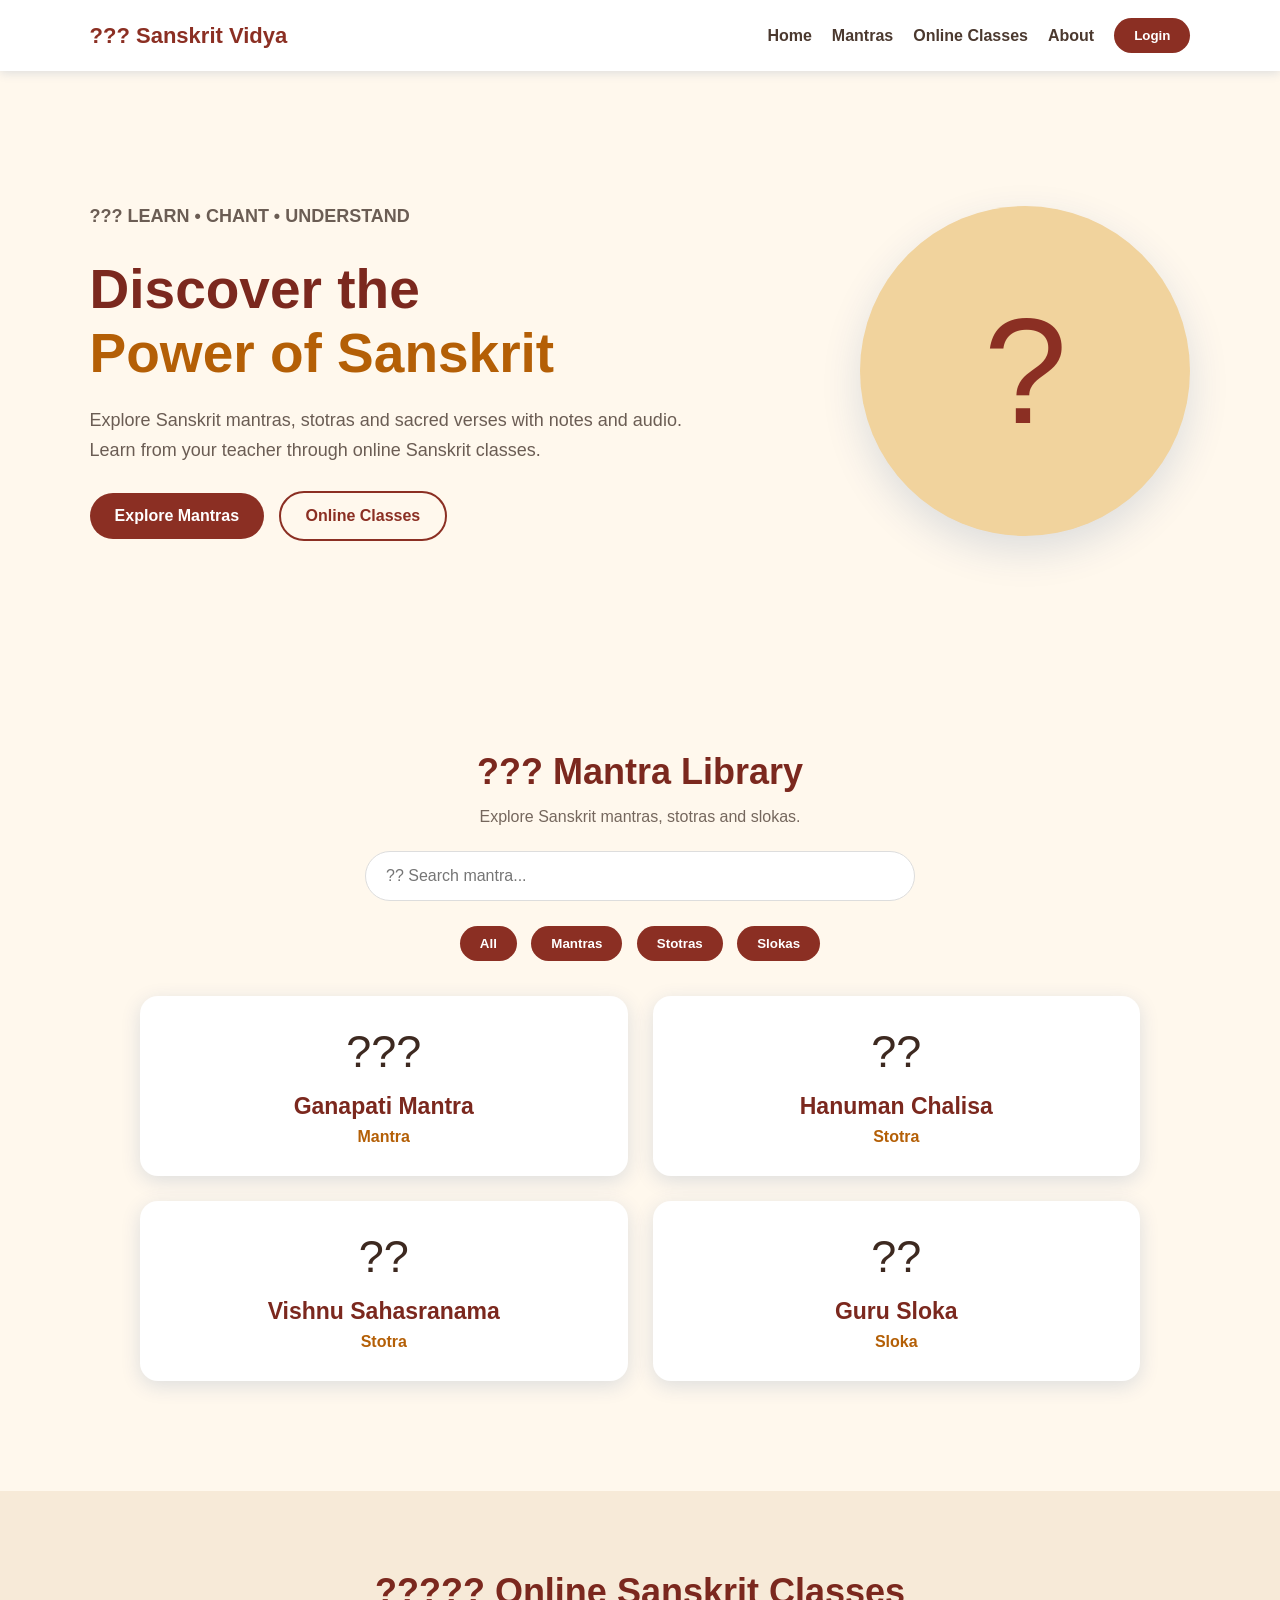
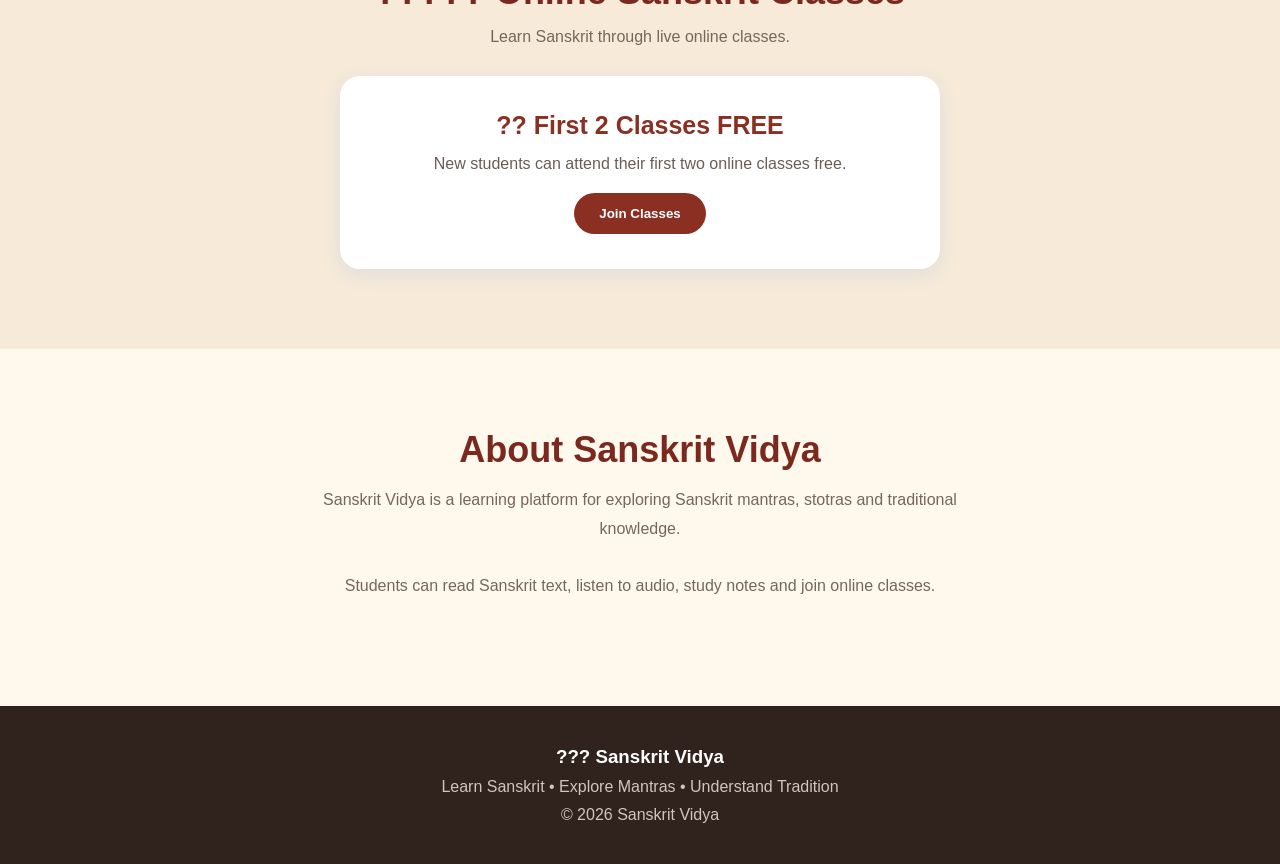
==== index.html @ 9028b5f0 "Rename 1.html to index.html" ====
<!DOCTYPE html>
<html lang="en">

<head>

    <meta charset="UTF-8">

    <meta name="viewport"
          content="width=device-width, initial-scale=1.0">

    <title>Sanskrit Vidya</title>

    <link rel="stylesheet" href="2.css">

</head>


<body>


<!-- HEADER -->

<header>

    <div class="logo">
        ??? Sanskrit Vidya
    </div>


    <nav>

        <a href="#home">Home</a>

        <a href="#mantras">Mantras</a>

        <a href="#classes">Online Classes</a>

        <a href="#about">About</a>

        <button onclick="openLogin()">
            Login
        </button>

    </nav>

</header>



<!-- HOME -->

<section id="home" class="home">


    <div class="home-text">

        <p class="small-title">
            ??? LEARN • CHANT • UNDERSTAND
        </p>


        <h1>

            Discover the

            <span>
                Power of Sanskrit
            </span>

        </h1>


        <p>

            Explore Sanskrit mantras, stotras
            and sacred verses with notes and audio.

            Learn from your teacher through
            online Sanskrit classes.

        </p>


        <a href="#mantras"
           class="main-button">

            Explore Mantras

        </a>


        <a href="#classes"
           class="second-button">

            Online Classes

        </a>

    </div>



    <div class="om">

        ?

    </div>


</section>



<!-- MANTRA LIBRARY -->

<section id="mantras"
         class="section">


    <h2>
        ??? Mantra Library
    </h2>


    <p>
        Explore Sanskrit mantras,
        stotras and slokas.
    </p>



    <!-- SEARCH -->

    <input

        type="text"

        id="search"

        placeholder="?? Search mantra..."

    >



    <!-- CATEGORY -->

    <div class="categories">


        <button
            onclick="filterMantras('all')">

            All

        </button>


        <button
            onclick="filterMantras('mantra')">

            Mantras

        </button>


        <button
            onclick="filterMantras('stotra')">

            Stotras

        </button>


        <button
            onclick="filterMantras('sloka')">

            Slokas

        </button>


    </div>



    <!-- CARDS -->

    <div class="mantra-container">


        <div

            class="mantra-card"

            data-category="mantra"

            onclick="showMantra('ganapati')"

        >

            <div class="icon">
                ???
            </div>


            <h3>
                Ganapati Mantra
            </h3>


            <p>
                Mantra
            </p>

        </div>



        <div

            class="mantra-card"

            data-category="stotra"

            onclick="showMantra('hanuman')"

        >

            <div class="icon">
                ??
            </div>


            <h3>
                Hanuman Chalisa
            </h3>


            <p>
                Stotra
            </p>

        </div>



        <div

            class="mantra-card"

            data-category="stotra"

            onclick="showMantra('vishnu')"

        >

            <div class="icon">
                ??
            </div>


            <h3>
                Vishnu Sahasranama
            </h3>


            <p>
                Stotra
            </p>

        </div>



        <div

            class="mantra-card"

            data-category="sloka"

            onclick="showMantra('guru')"

        >

            <div class="icon">
                ??
            </div>


            <h3>
                Guru Sloka
            </h3>


            <p>
                Sloka
            </p>

        </div>


    </div>



    <!-- MANTRA DETAILS -->

    <div id="mantra-details"
         class="details">


        <button
            onclick="closeMantra()">

            ? Close

        </button>


        <div id="mantra-content"></div>


    </div>


</section>



<!-- ONLINE CLASSES -->

<section id="classes"
         class="classes">


    <h2>

        ????? Online Sanskrit Classes

    </h2>


    <p>

        Learn Sanskrit through live
        online classes.

    </p>



    <div class="free-box">


        <h3>

            ?? First 2 Classes FREE

        </h3>


        <p>

            New students can attend
            their first two online
            classes free.

        </p>


        <button
            onclick="openLogin()">

            Join Classes

        </button>


    </div>


</section>



<!-- ABOUT -->

<section id="about"
         class="section">


    <h2>

        About Sanskrit Vidya

    </h2>


    <p class="about-text">

        Sanskrit Vidya is a learning
        platform for exploring Sanskrit
        mantras, stotras and traditional
        knowledge.

        <br><br>

        Students can read Sanskrit text,
        listen to audio, study notes and
        join online classes.

    </p>


</section>



<!-- LOGIN WINDOW -->

<div id="login-box"
     class="login-box">


    <div class="login-content">


        <button
            class="close-login"
            onclick="closeLogin()">

            ?

        </button>


        <h2>
            ?? Login
        </h2>


        <p>
            Login to Sanskrit Vidya
        </p>


        <input

            type="email"

            id="email"

            placeholder="Enter Gmail"

        >


        <input

            type="password"

            id="password"

            placeholder="Enter Password"

        >


        <button
            onclick="login()">

            Login

        </button>


        <p id="login-message"></p>


    </div>


</div>



<!-- FOOTER -->

<footer>


    <h3>
        ??? Sanskrit Vidya
    </h3>


    <p>

        Learn Sanskrit •
        Explore Mantras •
        Understand Tradition

    </p>


    <p>

        © 2026 Sanskrit Vidya

    </p>


</footer>



<script src="3.js"></script>


</body>

</html>
---- 2.css ----
* {
    box-sizing: border-box;
    margin: 0;
    padding: 0;
}

html {
    scroll-behavior: smooth;
}

body {
    font-family: Arial, sans-serif;
    background: #fff8ed;
    color: #3d2920;
}


/* HEADER */

header {
    background: white;
    padding: 18px 7%;
    display: flex;
    justify-content: space-between;
    align-items: center;
    box-shadow: 0 2px 10px #ddd;
    position: sticky;
    top: 0;
    z-index: 100;
}

.logo {
    font-size: 22px;
    font-weight: bold;
    color: #8b2f23;
}

nav {
    display: flex;
    align-items: center;
    gap: 20px;
}

nav a {
    text-decoration: none;
    color: #4b392f;
    font-weight: bold;
}

nav a:hover {
    color: #b45f06;
}

nav button {
    border: none;
    background: #8b2f23;
    color: white;
    padding: 10px 20px;
    border-radius: 20px;
    cursor: pointer;
    font-weight: bold;
}


/* HOME */

.home {
    min-height: 600px;
    padding: 80px 7%;
    display: flex;
    justify-content: space-between;
    align-items: center;
    gap: 40px;
}

.home-text {
    max-width: 600px;
}

.small-title {
    color: #b45f06;
    font-weight: bold;
    margin-bottom: 15px;
}

.home h1 {
    font-size: 55px;
    color: #7b281e;
    margin-bottom: 20px;
}

.home h1 span {
    display: block;
    color: #b45f06;
}

.home-text > p {
    font-size: 18px;
    line-height: 1.7;
    color: #6b5d54;
    margin-bottom: 25px;
}


/* OM */

.om {
    width: 330px;
    height: 330px;
    border-radius: 50%;
    background: #f1d39d;

    display: flex;
    justify-content: center;
    align-items: center;

    font-size: 150px;
    color: #8b2f23;

    box-shadow: 0 15px 40px #ddd;
}


/* BUTTONS */

.main-button,
.second-button {
    display: inline-block;
    padding: 14px 25px;
    border-radius: 30px;
    text-decoration: none;
    font-weight: bold;
    margin-right: 10px;
}

.main-button {
    background: #8b2f23;
    color: white;
}

.second-button {
    border: 2px solid #8b2f23;
    color: #8b2f23;
}


/* SECTIONS */

.section {
    padding: 80px 7%;
    text-align: center;
}

.section h2,
.classes h2 {
    font-size: 36px;
    color: #7b281e;
    margin-bottom: 15px;
}

.section > p {
    color: #75675d;
    margin-bottom: 25px;
}


/* SEARCH */

#search {
    width: 90%;
    max-width: 550px;
    padding: 15px 20px;
    border: 1px solid #ddd;
    border-radius: 30px;
    font-size: 16px;
    outline: none;
}


/* CATEGORY */

.categories {
    margin: 20px;
}

.categories button {
    border: none;
    background: #8b2f23;
    color: white;
    padding: 10px 20px;
    margin: 5px;
    border-radius: 20px;
    cursor: pointer;
    font-weight: bold;
}


/* MANTRA CARDS */

.mantra-container {
    max-width: 1000px;
    margin: 30px auto;

    display: grid;
    grid-template-columns: repeat(2, 1fr);

    gap: 25px;
}

.mantra-card {
    background: white;
    padding: 30px;
    border-radius: 18px;

    box-shadow: 0 5px 20px #ddd;

    cursor: pointer;
    transition: 0.3s;
}

.mantra-card:hover {
    transform: translateY(-5px);
}

.icon {
    font-size: 45px;
    margin-bottom: 15px;
}

.mantra-card h3 {
    color: #7b281e;
    font-size: 23px;
    margin-bottom: 8px;
}

.mantra-card p {
    color: #b45f06;
    font-weight: bold;
}


/* MANTRA DETAILS */

.details {
    display: none;

    max-width: 850px;
    margin: 40px auto;

    background: white;
    padding: 40px;

    border-radius: 20px;

    box-shadow: 0 5px 25px #ddd;

    text-align: left;
}

.details > button {
    float: right;

    border: none;

    background: #8b2f23;
    color: white;

    padding: 8px 15px;

    border-radius: 20px;

    cursor: pointer;
}

.details h1 {
    text-align: center;
    color: #7b281e;
    margin-bottom: 30px;
}

.details h2 {
    color: #7b281e;
    margin-top: 25px;
    margin-bottom: 15px;
}

.sanskrit {
    background: #fff3d9;

    padding: 25px;

    border-radius: 15px;

    text-align: center;

    font-size: 28px;

    line-height: 2;
}

.details p {
    line-height: 1.8;
    color: #66574e;
}


/* ONLINE CLASSES */

.classes {
    padding: 80px 7%;
    text-align: center;
    background: #f7ead8;
}

.classes > p {
    color: #75675d;
    margin-bottom: 30px;
}

.free-box {
    max-width: 600px;

    margin: auto;

    background: white;

    padding: 35px;

    border-radius: 20px;

    box-shadow: 0 5px 20px #ddd;
}

.free-box h3 {
    color: #8b2f23;

    font-size: 25px;

    margin-bottom: 15px;
}

.free-box p {
    color: #6b5d54;

    margin-bottom: 20px;
}

.free-box button {
    background: #8b2f23;

    color: white;

    border: none;

    padding: 13px 25px;

    border-radius: 25px;

    cursor: pointer;

    font-weight: bold;
}


/* LOGIN */

.login-box {
    display: none;

    position: fixed;

    top: 0;
    left: 0;

    width: 100%;
    height: 100%;

    background: rgba(0, 0, 0, 0.5);

    justify-content: center;
    align-items: center;

    z-index: 1000;
}

.login-content {
    width: 90%;
    max-width: 400px;

    background: white;

    padding: 35px;

    border-radius: 20px;

    text-align: center;

    position: relative;
}

.login-content h2 {
    color: #7b281e;
    margin-bottom: 10px;
}

.login-content > p {
    color: #777;
    margin-bottom: 20px;
}

.login-content input {
    width: 100%;

    padding: 13px;

    margin: 8px 0;

    border: 1px solid #ddd;

    border-radius: 10px;

    font-size: 16px;
}

.login-content button {
    width: 100%;

    padding: 13px;

    margin-top: 10px;

    border: none;

    border-radius: 10px;

    background: #8b2f23;

    color: white;

    font-size: 16px;

    font-weight: bold;

    cursor: pointer;
}

.close-login {
    position: absolute;

    top: 10px;
    right: 15px;

    width: auto !important;

    background: transparent !important;

    color: #555 !important;

    font-size: 20px;
}

#login-message {
    margin-top: 15px;
    font-weight: bold;
}


/* ABOUT */

.about-text {
    max-width: 700px;

    margin: auto;

    line-height: 1.8;

    color: #6b5d54;
}


/* FOOTER */

footer {
    background: #30221c;

    color: white;

    text-align: center;

    padding: 40px 20px;
}

footer p {
    margin-top: 10px;

    color: #d2c5bc;
}


/* MOBILE */

@media (max-width: 700px) {

    header {
        flex-direction: column;
        gap: 15px;
    }

    nav {
        flex-wrap: wrap;
        justify-content: center;
    }

    .home {
        flex-direction: column;
        text-align: center;
        padding: 60px 5%;
    }

    .home h1 {
        font-size: 38px;
    }

    .om {
        width: 250px;
        height: 250px;
        font-size: 110px;
    }

    .mantra-container {
        grid-template-columns: 1fr;
    }

}
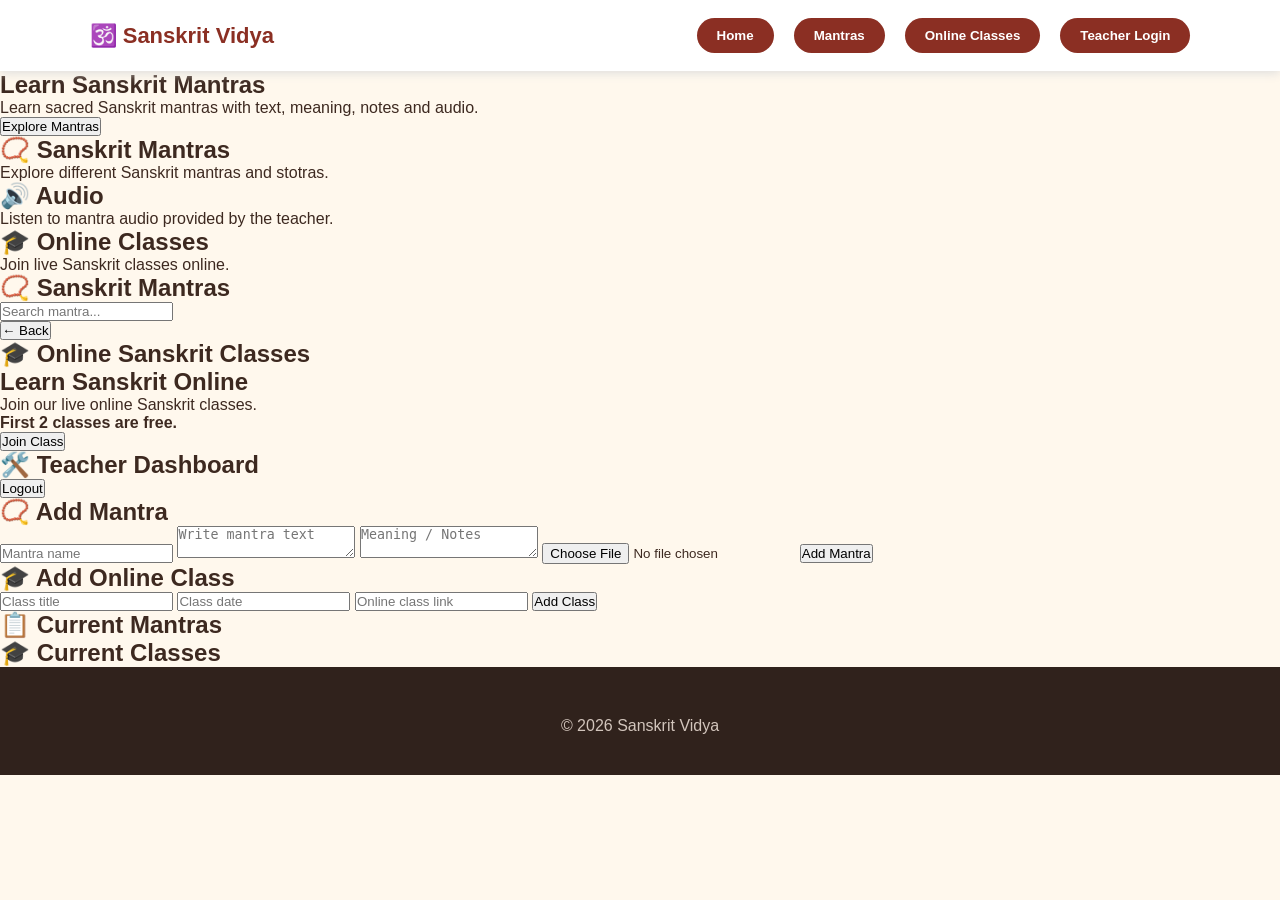
==== commit 494d3206: "Refactor index.html structure and content" ====
--- a/index.html
+++ b/index.html
@@ -1,523 +1,311 @@
 <!DOCTYPE html>
 <html lang="en">
-
 <head>
-
     <meta charset="UTF-8">
-
-    <meta name="viewport"
-          content="width=device-width, initial-scale=1.0">
+    <meta name="viewport" content="width=device-width, initial-scale=1.0">
 
     <title>Sanskrit Vidya</title>
 
     <link rel="stylesheet" href="2.css">
-
 </head>
 
-
 <body>
 
-
-<!-- HEADER -->
+<!-- ================= HEADER ================= -->
 
 <header>
-
-    <div class="logo">
-        ??? Sanskrit Vidya
-    </div>
-
+    <div class="logo">🕉️ Sanskrit Vidya</div>
 
     <nav>
-
-        <a href="#home">Home</a>
-
-        <a href="#mantras">Mantras</a>
-
-        <a href="#classes">Online Classes</a>
-
-        <a href="#about">About</a>
-
-        <button onclick="openLogin()">
+        <button onclick="showPage('home')">Home</button>
+        <button onclick="showPage('mantras')">Mantras</button>
+        <button onclick="showPage('classes')">Online Classes</button>
+        <button onclick="showPage('login')">Teacher Login</button>
+    </nav>
+</header>
+
+
+<!-- ================= HOME ================= -->
+
+<section id="home" class="page">
+
+    <div class="hero">
+
+        <h1>Learn Sanskrit Mantras</h1>
+
+        <p>
+            Learn sacred Sanskrit mantras with text, meaning,
+            notes and audio.
+        </p>
+
+        <button class="main-btn" onclick="showPage('mantras')">
+            Explore Mantras
+        </button>
+
+    </div>
+
+
+    <div class="cards">
+
+        <div class="card">
+            <h2>📿 Sanskrit Mantras</h2>
+            <p>
+                Explore different Sanskrit mantras and stotras.
+            </p>
+        </div>
+
+        <div class="card">
+            <h2>🔊 Audio</h2>
+            <p>
+                Listen to mantra audio provided by the teacher.
+            </p>
+        </div>
+
+        <div class="card">
+            <h2>🎓 Online Classes</h2>
+            <p>
+                Join live Sanskrit classes online.
+            </p>
+        </div>
+
+    </div>
+
+</section>
+
+
+<!-- ================= MANTRAS ================= -->
+
+<section id="mantras" class="page hidden">
+
+    <h1>📿 Sanskrit Mantras</h1>
+
+    <input
+        type="text"
+        id="searchMantra"
+        placeholder="Search mantra..."
+        onkeyup="searchMantras()"
+    >
+
+    <div id="mantraList"></div>
+
+</section>
+
+
+<!-- ================= MANTRA DETAILS ================= -->
+
+<section id="mantraDetails" class="page hidden">
+
+    <button onclick="showPage('mantras')">
+        ← Back
+    </button>
+
+    <div id="detailsContent"></div>
+
+</section>
+
+
+<!-- ================= ONLINE CLASSES ================= -->
+
+<section id="classes" class="page hidden">
+
+    <h1>🎓 Online Sanskrit Classes</h1>
+
+    <div class="class-box">
+
+        <h2>Learn Sanskrit Online</h2>
+
+        <p>
+            Join our live online Sanskrit classes.
+        </p>
+
+        <p>
+            <b>First 2 classes are free.</b>
+        </p>
+
+        <button class="main-btn" onclick="showPage('loginStudent')">
+            Join Class
+        </button>
+
+    </div>
+
+</section>
+
+
+<!-- ================= STUDENT LOGIN ================= -->
+
+<section id="loginStudent" class="page hidden">
+
+    <div class="login-box">
+
+        <h1>Student Login</h1>
+
+        <input
+            type="email"
+            id="studentEmail"
+            placeholder="Enter Gmail"
+        >
+
+        <input
+            type="password"
+            id="studentPassword"
+            placeholder="Password"
+        >
+
+        <button class="main-btn" onclick="studentLogin()">
             Login
         </button>
 
-    </nav>
-
-</header>
-
-
-
-<!-- HOME -->
-
-<section id="home" class="home">
-
-
-    <div class="home-text">
-
-        <p class="small-title">
-            ??? LEARN • CHANT • UNDERSTAND
-        </p>
-
-
-        <h1>
-
-            Discover the
-
-            <span>
-                Power of Sanskrit
-            </span>
-
-        </h1>
-
-
-        <p>
-
-            Explore Sanskrit mantras, stotras
-            and sacred verses with notes and audio.
-
-            Learn from your teacher through
-            online Sanskrit classes.
-
-        </p>
-
-
-        <a href="#mantras"
-           class="main-button">
-
-            Explore Mantras
-
-        </a>
-
-
-        <a href="#classes"
-           class="second-button">
-
-            Online Classes
-
-        </a>
-
-    </div>
-
-
-
-    <div class="om">
-
-        ?
-
-    </div>
-
-
-</section>
-
-
-
-<!-- MANTRA LIBRARY -->
-
-<section id="mantras"
-         class="section">
-
-
-    <h2>
-        ??? Mantra Library
-    </h2>
-
-
-    <p>
-        Explore Sanskrit mantras,
-        stotras and slokas.
-    </p>
-
-
-
-    <!-- SEARCH -->
-
-    <input
-
-        type="text"
-
-        id="search"
-
-        placeholder="?? Search mantra..."
-
-    >
-
-
-
-    <!-- CATEGORY -->
-
-    <div class="categories">
-
-
-        <button
-            onclick="filterMantras('all')">
-
-            All
-
-        </button>
-
-
-        <button
-            onclick="filterMantras('mantra')">
-
-            Mantras
-
-        </button>
-
-
-        <button
-            onclick="filterMantras('stotra')">
-
-            Stotras
-
-        </button>
-
-
-        <button
-            onclick="filterMantras('sloka')">
-
-            Slokas
-
-        </button>
-
-
-    </div>
-
-
-
-    <!-- CARDS -->
-
-    <div class="mantra-container">
-
-
-        <div
-
-            class="mantra-card"
-
-            data-category="mantra"
-
-            onclick="showMantra('ganapati')"
-
-        >
-
-            <div class="icon">
-                ???
-            </div>
-
-
-            <h3>
-                Ganapati Mantra
-            </h3>
-
-
-            <p>
-                Mantra
-            </p>
-
-        </div>
-
-
-
-        <div
-
-            class="mantra-card"
-
-            data-category="stotra"
-
-            onclick="showMantra('hanuman')"
-
-        >
-
-            <div class="icon">
-                ??
-            </div>
-
-
-            <h3>
-                Hanuman Chalisa
-            </h3>
-
-
-            <p>
-                Stotra
-            </p>
-
-        </div>
-
-
-
-        <div
-
-            class="mantra-card"
-
-            data-category="stotra"
-
-            onclick="showMantra('vishnu')"
-
-        >
-
-            <div class="icon">
-                ??
-            </div>
-
-
-            <h3>
-                Vishnu Sahasranama
-            </h3>
-
-
-            <p>
-                Stotra
-            </p>
-
-        </div>
-
-
-
-        <div
-
-            class="mantra-card"
-
-            data-category="sloka"
-
-            onclick="showMantra('guru')"
-
-        >
-
-            <div class="icon">
-                ??
-            </div>
-
-
-            <h3>
-                Guru Sloka
-            </h3>
-
-
-            <p>
-                Sloka
-            </p>
-
-        </div>
-
-
-    </div>
-
-
-
-    <!-- MANTRA DETAILS -->
-
-    <div id="mantra-details"
-         class="details">
-
-
-        <button
-            onclick="closeMantra()">
-
-            ? Close
-
-        </button>
-
-
-        <div id="mantra-content"></div>
-
-
-    </div>
-
-
-</section>
-
-
-
-<!-- ONLINE CLASSES -->
-
-<section id="classes"
-         class="classes">
-
-
-    <h2>
-
-        ????? Online Sanskrit Classes
-
-    </h2>
-
-
-    <p>
-
-        Learn Sanskrit through live
-        online classes.
-
-    </p>
-
-
-
-    <div class="free-box">
-
-
-        <h3>
-
-            ?? First 2 Classes FREE
-
-        </h3>
-
-
-        <p>
-
-            New students can attend
-            their first two online
-            classes free.
-
-        </p>
-
-
-        <button
-            onclick="openLogin()">
-
-            Join Classes
-
-        </button>
-
-
-    </div>
-
-
-</section>
-
-
-
-<!-- ABOUT -->
-
-<section id="about"
-         class="section">
-
-
-    <h2>
-
-        About Sanskrit Vidya
-
-    </h2>
-
-
-    <p class="about-text">
-
-        Sanskrit Vidya is a learning
-        platform for exploring Sanskrit
-        mantras, stotras and traditional
-        knowledge.
-
-        <br><br>
-
-        Students can read Sanskrit text,
-        listen to audio, study notes and
-        join online classes.
-
-    </p>
-
-
-</section>
-
-
-
-<!-- LOGIN WINDOW -->
-
-<div id="login-box"
-     class="login-box">
-
-
-    <div class="login-content">
-
-
-        <button
-            class="close-login"
-            onclick="closeLogin()">
-
-            ?
-
-        </button>
-
-
-        <h2>
-            ?? Login
-        </h2>
-
-
-        <p>
-            Login to Sanskrit Vidya
-        </p>
-
-
-        <input
-
+        <p id="studentMessage"></p>
+
+    </div>
+
+</section>
+
+
+<!-- ================= TEACHER LOGIN ================= -->
+
+<section id="login" class="page hidden">
+
+    <div class="login-box">
+
+        <h1>👨‍🏫 Teacher Login</h1>
+
+        <input
             type="email"
-
-            id="email"
-
-            placeholder="Enter Gmail"
-
-        >
-
-
-        <input
-
+            id="adminEmail"
+            placeholder="Teacher Gmail"
+        >
+
+        <input
             type="password"
-
-            id="password"
-
-            placeholder="Enter Password"
-
-        >
-
-
-        <button
-            onclick="login()">
-
+            id="adminPassword"
+            placeholder="Password"
+        >
+
+        <button class="main-btn" onclick="adminLogin()">
             Login
-
-        </button>
-
-
-        <p id="login-message"></p>
-
-
-    </div>
-
-
-</div>
-
-
-
-<!-- FOOTER -->
+        </button>
+
+        <p id="loginMessage"></p>
+
+    </div>
+
+</section>
+
+
+<!-- ================= ADMIN DASHBOARD ================= -->
+
+<section id="admin" class="page hidden">
+
+    <div class="admin-header">
+
+        <h1>🛠️ Teacher Dashboard</h1>
+
+        <button onclick="logout()">
+            Logout
+        </button>
+
+    </div>
+
+
+    <!-- ADD MANTRA -->
+
+    <div class="admin-box">
+
+        <h2>📿 Add Mantra</h2>
+
+        <input
+            type="text"
+            id="newMantraName"
+            placeholder="Mantra name"
+        >
+
+        <textarea
+            id="newMantraText"
+            placeholder="Write mantra text"
+        ></textarea>
+
+        <textarea
+            id="newMantraMeaning"
+            placeholder="Meaning / Notes"
+        ></textarea>
+
+        <input
+            type="file"
+            id="mantraAudio"
+            accept="audio/*"
+        >
+
+        <button class="main-btn" onclick="addMantra()">
+            Add Mantra
+        </button>
+
+    </div>
+
+
+    <!-- ADD CLASS -->
+
+    <div class="admin-box">
+
+        <h2>🎓 Add Online Class</h2>
+
+        <input
+            type="text"
+            id="classTitle"
+            placeholder="Class title"
+        >
+
+        <input
+            type="text"
+            id="classDate"
+            placeholder="Class date"
+        >
+
+        <input
+            type="text"
+            id="classLink"
+            placeholder="Online class link"
+        >
+
+        <button class="main-btn" onclick="addClass()">
+            Add Class
+        </button>
+
+    </div>
+
+
+    <!-- EXISTING MANTRAS -->
+
+    <div class="admin-box">
+
+        <h2>📋 Current Mantras</h2>
+
+        <div id="adminMantraList"></div>
+
+    </div>
+
+
+    <!-- EXISTING CLASSES -->
+
+    <div class="admin-box">
+
+        <h2>🎓 Current Classes</h2>
+
+        <div id="adminClassList"></div>
+
+    </div>
+
+</section>
+
 
 <footer>
 
-
-    <h3>
-        ??? Sanskrit Vidya
-    </h3>
-
-
-    <p>
-
-        Learn Sanskrit •
-        Explore Mantras •
-        Understand Tradition
-
-    </p>
-
-
-    <p>
-
-        © 2026 Sanskrit Vidya
-
-    </p>
-
+    <p>© 2026 Sanskrit Vidya</p>
 
 </footer>
 
 
-
 <script src="3.js"></script>
 
-
 </body>
-
 </html>
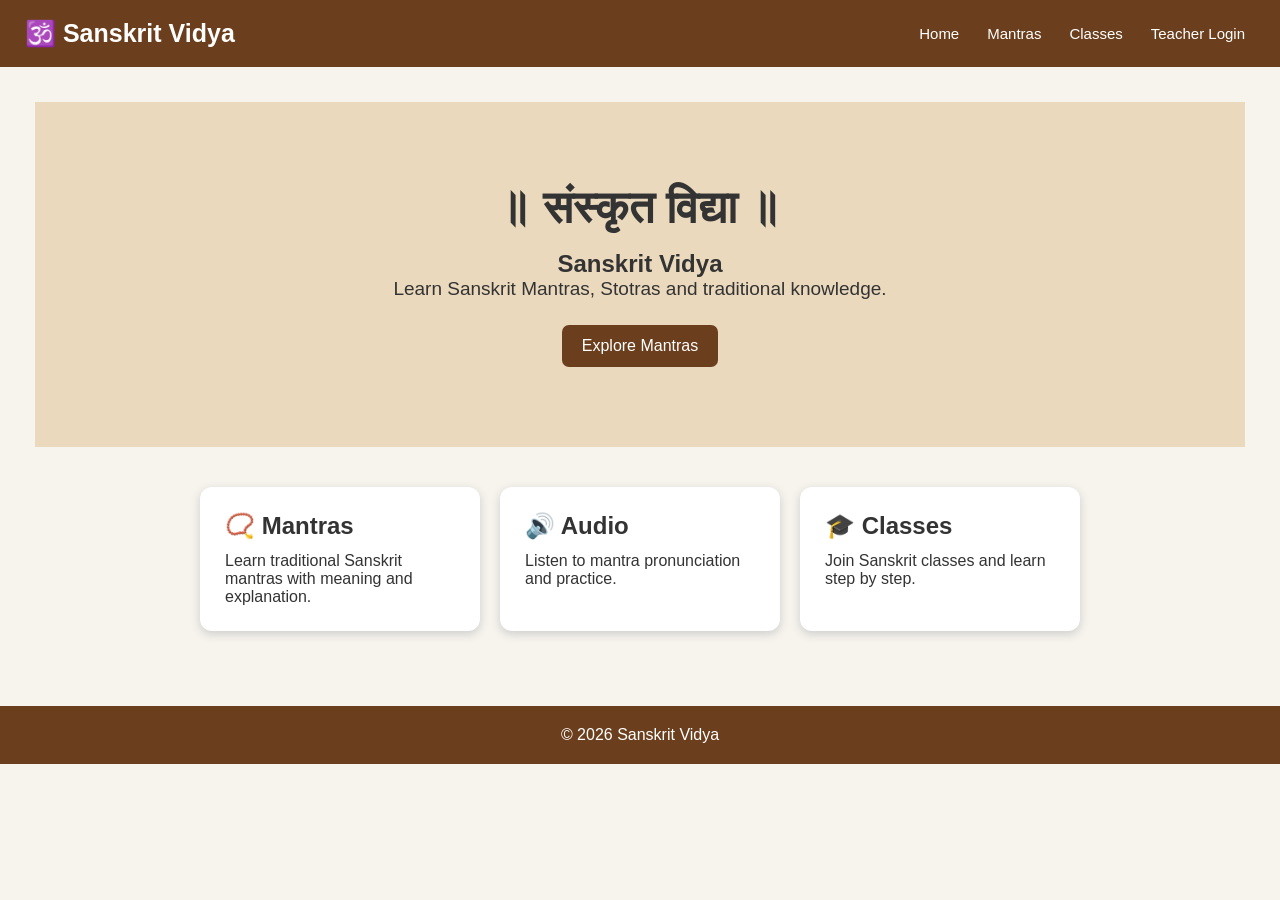
==== commit 525c8b99: "Update index.html" ====
--- a/index.html
+++ b/index.html
@@ -1,5 +1,6 @@
 <!DOCTYPE html>
 <html lang="en">
+
 <head>
     <meta charset="UTF-8">
     <meta name="viewport" content="width=device-width, initial-scale=1.0">
@@ -11,31 +12,34 @@
 
 <body>
 
-<!-- ================= HEADER ================= -->
-
 <header>
-    <div class="logo">🕉️ Sanskrit Vidya</div>
+
+    <div class="logo">
+        🕉️ Sanskrit Vidya
+    </div>
 
     <nav>
         <button onclick="showPage('home')">Home</button>
         <button onclick="showPage('mantras')">Mantras</button>
-        <button onclick="showPage('classes')">Online Classes</button>
+        <button onclick="showPage('classes')">Classes</button>
         <button onclick="showPage('login')">Teacher Login</button>
     </nav>
+
 </header>
 
 
-<!-- ================= HOME ================= -->
+<!-- HOME -->
 
 <section id="home" class="page">
 
     <div class="hero">
 
-        <h1>Learn Sanskrit Mantras</h1>
+        <h1>॥ संस्कृत विद्या ॥</h1>
+
+        <h2>Sanskrit Vidya</h2>
 
         <p>
-            Learn sacred Sanskrit mantras with text, meaning,
-            notes and audio.
+            Learn Sanskrit Mantras, Stotras and traditional knowledge.
         </p>
 
         <button class="main-btn" onclick="showPage('mantras')">
@@ -48,24 +52,38 @@
     <div class="cards">
 
         <div class="card">
-            <h2>📿 Sanskrit Mantras</h2>
+
+            <h2>📿 Mantras</h2>
+
             <p>
-                Explore different Sanskrit mantras and stotras.
+                Learn traditional Sanskrit mantras
+                with meaning and explanation.
             </p>
+
         </div>
 
+
         <div class="card">
+
             <h2>🔊 Audio</h2>
+
             <p>
-                Listen to mantra audio provided by the teacher.
+                Listen to mantra pronunciation
+                and practice.
             </p>
+
         </div>
 
+
         <div class="card">
-            <h2>🎓 Online Classes</h2>
+
+            <h2>🎓 Classes</h2>
+
             <p>
-                Join live Sanskrit classes online.
+                Join Sanskrit classes and learn
+                step by step.
             </p>
+
         </div>
 
     </div>
@@ -73,15 +91,15 @@
 </section>
 
 
-<!-- ================= MANTRAS ================= -->
+<!-- MANTRAS -->
 
 <section id="mantras" class="page hidden">
 
     <h1>📿 Sanskrit Mantras</h1>
 
     <input
+        id="searchMantra"
         type="text"
-        id="searchMantra"
         placeholder="Search mantra..."
         onkeyup="searchMantras()"
     >
@@ -91,7 +109,7 @@
 </section>
 
 
-<!-- ================= MANTRA DETAILS ================= -->
+<!-- MANTRA DETAILS -->
 
 <section id="mantraDetails" class="page hidden">
 
@@ -104,65 +122,18 @@
 </section>
 
 
-<!-- ================= ONLINE CLASSES ================= -->
+<!-- CLASSES -->
 
 <section id="classes" class="page hidden">
 
     <h1>🎓 Online Sanskrit Classes</h1>
 
-    <div class="class-box">
-
-        <h2>Learn Sanskrit Online</h2>
-
-        <p>
-            Join our live online Sanskrit classes.
-        </p>
-
-        <p>
-            <b>First 2 classes are free.</b>
-        </p>
-
-        <button class="main-btn" onclick="showPage('loginStudent')">
-            Join Class
-        </button>
-
-    </div>
-
-</section>
-
-
-<!-- ================= STUDENT LOGIN ================= -->
-
-<section id="loginStudent" class="page hidden">
-
-    <div class="login-box">
-
-        <h1>Student Login</h1>
-
-        <input
-            type="email"
-            id="studentEmail"
-            placeholder="Enter Gmail"
-        >
-
-        <input
-            type="password"
-            id="studentPassword"
-            placeholder="Password"
-        >
-
-        <button class="main-btn" onclick="studentLogin()">
-            Login
-        </button>
-
-        <p id="studentMessage"></p>
-
-    </div>
-
-</section>
-
-
-<!-- ================= TEACHER LOGIN ================= -->
+    <div id="classList"></div>
+
+</section>
+
+
+<!-- TEACHER LOGIN -->
 
 <section id="login" class="page hidden">
 
@@ -182,8 +153,12 @@
             placeholder="Password"
         >
 
-        <button class="main-btn" onclick="adminLogin()">
+        <button
+            class="main-btn"
+            onclick="adminLogin()">
+
             Login
+
         </button>
 
         <p id="loginMessage"></p>
@@ -193,7 +168,7 @@
 </section>
 
 
-<!-- ================= ADMIN DASHBOARD ================= -->
+<!-- ADMIN DASHBOARD -->
 
 <section id="admin" class="page hidden">
 
@@ -212,32 +187,36 @@
 
     <div class="admin-box">
 
-        <h2>📿 Add Mantra</h2>
-
-        <input
-            type="text"
+        <h2>📿 Add New Mantra</h2>
+
+        <input
             id="newMantraName"
+            type="text"
             placeholder="Mantra name"
         >
 
         <textarea
             id="newMantraText"
-            placeholder="Write mantra text"
-        ></textarea>
+            placeholder="Write the Sanskrit mantra here">
+        </textarea>
 
         <textarea
             id="newMantraMeaning"
-            placeholder="Meaning / Notes"
-        ></textarea>
-
-        <input
-            type="file"
+            placeholder="Write meaning / notes here">
+        </textarea>
+
+        <input
             id="mantraAudio"
-            accept="audio/*"
-        >
-
-        <button class="main-btn" onclick="addMantra()">
+            type="text"
+            placeholder="Paste audio link here"
+        >
+
+        <button
+            class="main-btn"
+            onclick="addMantra()">
+
             Add Mantra
+
         </button>
 
     </div>
@@ -250,46 +229,50 @@
         <h2>🎓 Add Online Class</h2>
 
         <input
-            type="text"
             id="classTitle"
+            type="text"
             placeholder="Class title"
         >
 
         <input
-            type="text"
             id="classDate"
+            type="text"
             placeholder="Class date"
         >
 
         <input
-            type="text"
             id="classLink"
-            placeholder="Online class link"
-        >
-
-        <button class="main-btn" onclick="addClass()">
+            type="text"
+            placeholder="Class link"
+        >
+
+        <button
+            class="main-btn"
+            onclick="addClass()">
+
             Add Class
-        </button>
-
-    </div>
-
-
-    <!-- EXISTING MANTRAS -->
-
-    <div class="admin-box">
-
-        <h2>📋 Current Mantras</h2>
+
+        </button>
+
+    </div>
+
+
+    <!-- ADMIN MANTRAS -->
+
+    <div class="admin-box">
+
+        <h2>📋 Mantras</h2>
 
         <div id="adminMantraList"></div>
 
     </div>
 
 
-    <!-- EXISTING CLASSES -->
-
-    <div class="admin-box">
-
-        <h2>🎓 Current Classes</h2>
+    <!-- ADMIN CLASSES -->
+
+    <div class="admin-box">
+
+        <h2>🎓 Classes</h2>
 
         <div id="adminClassList"></div>
 
@@ -300,7 +283,9 @@
 
 <footer>
 
-    <p>© 2026 Sanskrit Vidya</p>
+    <p>
+        © 2026 Sanskrit Vidya
+    </p>
 
 </footer>
 
@@ -308,4 +293,5 @@
 <script src="3.js"></script>
 
 </body>
+
 </html>
--- a/2.css
+++ b/2.css
@@ -4,496 +4,335 @@
     padding: 0;
 }
 
-html {
-    scroll-behavior: smooth;
-}
-
 body {
     font-family: Arial, sans-serif;
-    background: #fff8ed;
-    color: #3d2920;
+    background: #f7f4ed;
+    color: #333;
 }
 
 
 /* HEADER */
 
 header {
-    background: white;
-    padding: 18px 7%;
+    background: #6b3f1d;
+    color: white;
+    padding: 15px 25px;
+
     display: flex;
     justify-content: space-between;
     align-items: center;
-    box-shadow: 0 2px 10px #ddd;
-    position: sticky;
-    top: 0;
-    z-index: 100;
+
+    flex-wrap: wrap;
 }
 
 .logo {
-    font-size: 22px;
+    font-size: 25px;
     font-weight: bold;
-    color: #8b2f23;
 }
 
 nav {
     display: flex;
-    align-items: center;
-    gap: 20px;
-}
-
-nav a {
-    text-decoration: none;
-    color: #4b392f;
-    font-weight: bold;
-}
-
-nav a:hover {
-    color: #b45f06;
+    gap: 8px;
+    flex-wrap: wrap;
 }
 
 nav button {
+    background: transparent;
     border: none;
-    background: #8b2f23;
-    color: white;
-    padding: 10px 20px;
-    border-radius: 20px;
+    color: white;
     cursor: pointer;
-    font-weight: bold;
-}
-
-
-/* HOME */
-
-.home {
-    min-height: 600px;
-    padding: 80px 7%;
-    display: flex;
-    justify-content: space-between;
-    align-items: center;
-    gap: 40px;
-}
-
-.home-text {
-    max-width: 600px;
-}
-
-.small-title {
-    color: #b45f06;
-    font-weight: bold;
-    margin-bottom: 15px;
-}
-
-.home h1 {
-    font-size: 55px;
-    color: #7b281e;
-    margin-bottom: 20px;
-}
-
-.home h1 span {
-    display: block;
-    color: #b45f06;
-}
-
-.home-text > p {
-    font-size: 18px;
-    line-height: 1.7;
-    color: #6b5d54;
-    margin-bottom: 25px;
-}
-
-
-/* OM */
-
-.om {
-    width: 330px;
-    height: 330px;
-    border-radius: 50%;
-    background: #f1d39d;
-
-    display: flex;
-    justify-content: center;
-    align-items: center;
-
-    font-size: 150px;
-    color: #8b2f23;
-
-    box-shadow: 0 15px 40px #ddd;
-}
-
-
-/* BUTTONS */
-
-.main-button,
-.second-button {
-    display: inline-block;
-    padding: 14px 25px;
-    border-radius: 30px;
-    text-decoration: none;
-    font-weight: bold;
-    margin-right: 10px;
-}
-
-.main-button {
-    background: #8b2f23;
-    color: white;
-}
-
-.second-button {
-    border: 2px solid #8b2f23;
-    color: #8b2f23;
-}
-
-
-/* SECTIONS */
-
-.section {
-    padding: 80px 7%;
+    padding: 10px;
+    font-size: 15px;
+}
+
+nav button:hover {
+    background: #8b5a2b;
+    border-radius: 6px;
+}
+
+
+/* PAGES */
+
+.page {
+    padding: 35px;
+    min-height: 70vh;
+}
+
+.hidden {
+    display: none;
+}
+
+
+/* HERO */
+
+.hero {
     text-align: center;
-}
-
-.section h2,
-.classes h2 {
-    font-size: 36px;
-    color: #7b281e;
-    margin-bottom: 15px;
-}
-
-.section > p {
-    color: #75675d;
-    margin-bottom: 25px;
-}
-
-
-/* SEARCH */
-
-#search {
-    width: 90%;
-    max-width: 550px;
-    padding: 15px 20px;
-    border: 1px solid #ddd;
-    border-radius: 30px;
-    font-size: 16px;
-    outline: none;
-}
-
-
-/* CATEGORY */
-
-.categories {
-    margin: 20px;
-}
-
-.categories button {
-    border: none;
-    background: #8b2f23;
-    color: white;
-    padding: 10px 20px;
-    margin: 5px;
-    border-radius: 20px;
-    cursor: pointer;
-    font-weight: bold;
-}
-
-
-/* MANTRA CARDS */
-
-.mantra-container {
-    max-width: 1000px;
-    margin: 30px auto;
-
-    display: grid;
-    grid-template-columns: repeat(2, 1fr);
-
-    gap: 25px;
-}
-
-.mantra-card {
-    background: white;
-    padding: 30px;
-    border-radius: 18px;
-
-    box-shadow: 0 5px 20px #ddd;
-
-    cursor: pointer;
-    transition: 0.3s;
-}
-
-.mantra-card:hover {
-    transform: translateY(-5px);
-}
-
-.icon {
+    padding: 80px 20px;
+
+    background: #ead9bd;
+}
+
+.hero h1 {
     font-size: 45px;
     margin-bottom: 15px;
 }
 
-.mantra-card h3 {
-    color: #7b281e;
-    font-size: 23px;
-    margin-bottom: 8px;
-}
-
-.mantra-card p {
-    color: #b45f06;
-    font-weight: bold;
+.hero p {
+    font-size: 19px;
+    margin-bottom: 25px;
+}
+
+
+/* BUTTON */
+
+.main-btn {
+    background: #6b3f1d;
+    color: white;
+
+    border: none;
+    border-radius: 7px;
+
+    padding: 12px 20px;
+
+    cursor: pointer;
+    font-size: 16px;
+}
+
+.main-btn:hover {
+    background: #8b5a2b;
+}
+
+
+/* CARDS */
+
+.cards {
+    display: flex;
+    gap: 20px;
+    justify-content: center;
+
+    padding: 40px 10px;
+
+    flex-wrap: wrap;
+}
+
+.card {
+    background: white;
+
+    width: 280px;
+
+    padding: 25px;
+
+    border-radius: 12px;
+
+    box-shadow: 0 3px 10px #ccc;
+}
+
+.card h2 {
+    margin-bottom: 12px;
+}
+
+
+/* SEARCH */
+
+#searchMantra {
+    width: 100%;
+    max-width: 600px;
+
+    padding: 13px;
+
+    margin: 20px 0;
+
+    border: 1px solid #aaa;
+    border-radius: 7px;
+}
+
+
+/* MANTRA CARD */
+
+.mantra-card {
+    background: white;
+
+    margin: 15px 0;
+
+    padding: 20px;
+
+    border-radius: 10px;
+
+    box-shadow: 0 2px 8px #ccc;
+}
+
+.mantra-card h2 {
+    margin-bottom: 10px;
+}
+
+.mantra-card button {
+    margin-top: 12px;
 }
 
 
 /* MANTRA DETAILS */
 
-.details {
-    display: none;
-
-    max-width: 850px;
-    margin: 40px auto;
-
-    background: white;
-    padding: 40px;
-
-    border-radius: 20px;
-
-    box-shadow: 0 5px 25px #ddd;
-
-    text-align: left;
-}
-
-.details > button {
-    float: right;
+.mantra-text {
+    background: white;
+
+    padding: 25px;
+
+    margin-top: 20px;
+
+    border-radius: 10px;
+
+    white-space: pre-line;
+
+    line-height: 2;
+}
+
+.notes {
+    background: #ead9bd;
+
+    padding: 20px;
+
+    margin-top: 20px;
+
+    border-radius: 10px;
+}
+
+
+/* CLASS */
+
+.class-box {
+    background: white;
+
+    padding: 30px;
+
+    max-width: 600px;
+
+    border-radius: 12px;
+
+    box-shadow: 0 3px 10px #ccc;
+
+    margin-top: 20px;
+}
+
+.class-box p {
+    margin: 15px 0;
+}
+
+
+/* LOGIN */
+
+.login-box {
+    background: white;
+
+    max-width: 400px;
+
+    margin: 30px auto;
+
+    padding: 30px;
+
+    border-radius: 12px;
+
+    box-shadow: 0 3px 10px #ccc;
+}
+
+.login-box h1 {
+    margin-bottom: 20px;
+}
+
+input,
+textarea {
+    width: 100%;
+
+    padding: 12px;
+
+    margin: 8px 0;
+
+    border: 1px solid #aaa;
+
+    border-radius: 7px;
+
+    font-size: 15px;
+}
+
+textarea {
+    min-height: 100px;
+}
+
+
+/* ADMIN */
+
+.admin-header {
+    background: #6b3f1d;
+
+    color: white;
+
+    padding: 20px;
+
+    border-radius: 10px;
+
+    display: flex;
+
+    justify-content: space-between;
+
+    align-items: center;
+}
+
+.admin-header button {
+    padding: 10px 15px;
 
     border: none;
 
-    background: #8b2f23;
-    color: white;
-
-    padding: 8px 15px;
-
-    border-radius: 20px;
+    border-radius: 6px;
 
     cursor: pointer;
 }
 
-.details h1 {
+.admin-box {
+    background: white;
+
+    padding: 25px;
+
+    margin-top: 20px;
+
+    border-radius: 12px;
+
+    box-shadow: 0 2px 8px #ccc;
+}
+
+.admin-box h2 {
+    margin-bottom: 15px;
+}
+
+.admin-item {
+    border-bottom: 1px solid #ddd;
+
+    padding: 12px 0;
+}
+
+.delete-btn {
+    background: #b3261e;
+
+    color: white;
+
+    border: none;
+
+    padding: 7px 12px;
+
+    border-radius: 5px;
+
+    cursor: pointer;
+}
+
+
+/* FOOTER */
+
+footer {
+    background: #6b3f1d;
+
+    color: white;
+
     text-align: center;
-    color: #7b281e;
-    margin-bottom: 30px;
-}
-
-.details h2 {
-    color: #7b281e;
-    margin-top: 25px;
-    margin-bottom: 15px;
-}
-
-.sanskrit {
-    background: #fff3d9;
-
-    padding: 25px;
-
-    border-radius: 15px;
-
-    text-align: center;
-
-    font-size: 28px;
-
-    line-height: 2;
-}
-
-.details p {
-    line-height: 1.8;
-    color: #66574e;
-}
-
-
-/* ONLINE CLASSES */
-
-.classes {
-    padding: 80px 7%;
-    text-align: center;
-    background: #f7ead8;
-}
-
-.classes > p {
-    color: #75675d;
-    margin-bottom: 30px;
-}
-
-.free-box {
-    max-width: 600px;
-
-    margin: auto;
-
-    background: white;
-
-    padding: 35px;
-
-    border-radius: 20px;
-
-    box-shadow: 0 5px 20px #ddd;
-}
-
-.free-box h3 {
-    color: #8b2f23;
-
-    font-size: 25px;
-
-    margin-bottom: 15px;
-}
-
-.free-box p {
-    color: #6b5d54;
-
-    margin-bottom: 20px;
-}
-
-.free-box button {
-    background: #8b2f23;
-
-    color: white;
-
-    border: none;
-
-    padding: 13px 25px;
-
-    border-radius: 25px;
-
-    cursor: pointer;
-
-    font-weight: bold;
-}
-
-
-/* LOGIN */
-
-.login-box {
-    display: none;
-
-    position: fixed;
-
-    top: 0;
-    left: 0;
-
-    width: 100%;
-    height: 100%;
-
-    background: rgba(0, 0, 0, 0.5);
-
-    justify-content: center;
-    align-items: center;
-
-    z-index: 1000;
-}
-
-.login-content {
-    width: 90%;
-    max-width: 400px;
-
-    background: white;
-
-    padding: 35px;
-
-    border-radius: 20px;
-
-    text-align: center;
-
-    position: relative;
-}
-
-.login-content h2 {
-    color: #7b281e;
-    margin-bottom: 10px;
-}
-
-.login-content > p {
-    color: #777;
-    margin-bottom: 20px;
-}
-
-.login-content input {
-    width: 100%;
-
-    padding: 13px;
-
-    margin: 8px 0;
-
-    border: 1px solid #ddd;
-
-    border-radius: 10px;
-
-    font-size: 16px;
-}
-
-.login-content button {
-    width: 100%;
-
-    padding: 13px;
-
-    margin-top: 10px;
-
-    border: none;
-
-    border-radius: 10px;
-
-    background: #8b2f23;
-
-    color: white;
-
-    font-size: 16px;
-
-    font-weight: bold;
-
-    cursor: pointer;
-}
-
-.close-login {
-    position: absolute;
-
-    top: 10px;
-    right: 15px;
-
-    width: auto !important;
-
-    background: transparent !important;
-
-    color: #555 !important;
-
-    font-size: 20px;
-}
-
-#login-message {
-    margin-top: 15px;
-    font-weight: bold;
-}
-
-
-/* ABOUT */
-
-.about-text {
-    max-width: 700px;
-
-    margin: auto;
-
-    line-height: 1.8;
-
-    color: #6b5d54;
-}
-
-
-/* FOOTER */
-
-footer {
-    background: #30221c;
-
-    color: white;
-
-    text-align: center;
-
-    padding: 40px 20px;
-}
-
-footer p {
-    margin-top: 10px;
-
-    color: #d2c5bc;
+
+    padding: 20px;
 }
 
 
@@ -506,29 +345,12 @@
         gap: 15px;
     }
 
-    nav {
-        flex-wrap: wrap;
-        justify-content: center;
+    .hero h1 {
+        font-size: 32px;
     }
 
-    .home {
-        flex-direction: column;
-        text-align: center;
-        padding: 60px 5%;
+    .page {
+        padding: 20px;
     }
 
-    .home h1 {
-        font-size: 38px;
-    }
-
-    .om {
-        width: 250px;
-        height: 250px;
-        font-size: 110px;
-    }
-
-    .mantra-container {
-        grid-template-columns: 1fr;
-    }
-
-}+}
